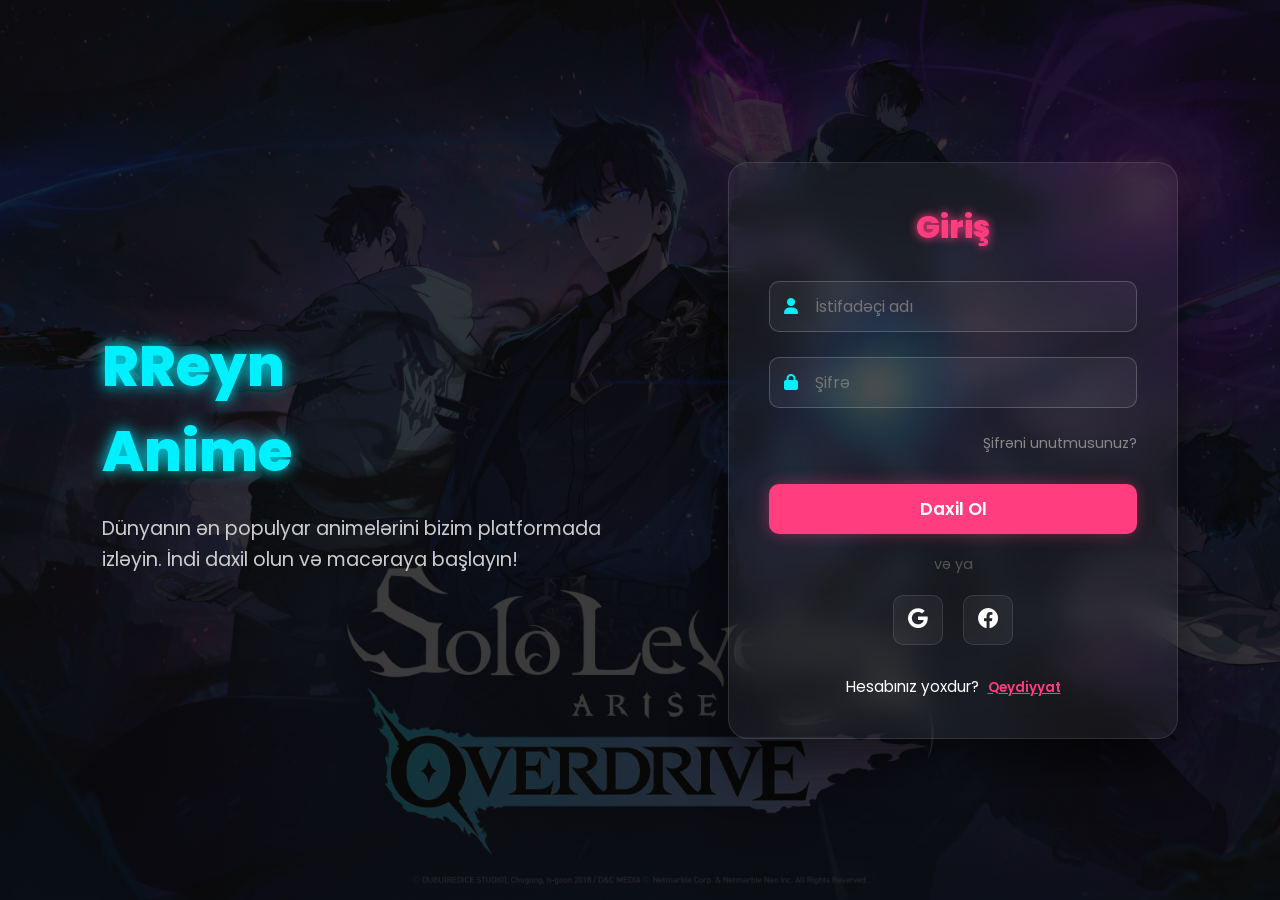
==== index.html @ 5582f70b "Add files via upload" ====
<!DOCTYPE html>
<html lang="en">
<head>
    <meta charset="UTF-8">
    <meta name="viewport" content="width=device-width, initial-scale=1.0">
    <title>Kazmzade Anime | Giriş</title>
    <link href="https://fonts.googleapis.com/css2?family=Poppins:wght@300;400;600;800&display=swap" rel="stylesheet">
    <link rel="stylesheet" href="https://cdnjs.cloudflare.com/ajax/libs/font-awesome/6.0.0/css/all.min.css">
    
    <style>
        :root {
            --bg-dark: #0a0a0a;
            --neon-pink: #ff3d7f;
            --neon-blue: #00f0ff;
            --glass-bg: rgba(255, 255, 255, 0.05);
            --transition: 0.4s ease;
        }

        * {
            margin: 0;
            padding: 0;
            box-sizing: border-box;
            font-family: 'Poppins', sans-serif;
        }

        body {
            background: linear-gradient(rgba(10, 10, 10, 0.8), rgba(10, 10, 10, 0.8)), 
                        url(Photos/solo-leveling-arise-7680x4320-24734.jpg); /* Anime fonu */
            background-position: center;
            background-size: cover;
            background-attachment: fixed;
            min-height: 100vh;
            display: flex;
            align-items: center;
            justify-content: center;
            color: white;
        }

        .main-seyfe {
            display: flex;
            align-items: center;
            justify-content: space-around;
            width: 90%;
            max-width: 1200px;
            gap: 50px;
        }

        /* Sol tərəf: Xoş gəlmisiniz mətni */
        .xosgel {
            flex: 1;
            max-width: 500px;
        }

        .xosgel h1 {
            font-size: 3.5rem;
            color: var(--neon-blue);
            text-shadow: 0 0 15px var(--neon-blue);
            margin-bottom: 20px;
            font-weight: 800;
        }

        .xosgel p {
            font-size: 1.2rem;
            line-height: 1.6;
            color: #ccc;
        }

        /* Container: Şüşə effekti (Glassmorphism) */
        .container {
            flex: 1;
            background: var(--glass-bg);
            backdrop-filter: blur(15px);
            padding: 40px;
            border-radius: 20px;
            border: 1px solid rgba(255, 255, 255, 0.1);
            box-shadow: 0 25px 50px rgba(0, 0, 0, 0.5);
            max-width: 450px;
            animation: fadeIn 0.8s ease;
        }

        @keyframes fadeIn {
            from { opacity: 0; transform: translateY(20px); }
            to { opacity: 1; transform: translateY(0); }
        }

        .from-title {
            font-size: 2rem;
            font-weight: 800;
            text-align: center;
            margin-bottom: 30px;
            color: var(--neon-pink);
            text-shadow: 0 0 10px var(--neon-pink);
        }

        /* Giriş sahələri */
        .input-group {
            margin-bottom: 25px;
            position: relative;
        }

        .input-group i {
            position: absolute;
            left: 15px;
            top: 50%;
            transform: translateY(-50%);
            color: var(--neon-blue);
        }

        input {
            width: 100%;
            background: rgba(255, 255, 255, 0.05);
            border: 1px solid rgba(255, 255, 255, 0.2);
            padding: 12px 15px 12px 45px;
            border-radius: 10px;
            color: white;
            font-size: 1rem;
            outline: none;
            transition: var(--transition);
        }

        input:focus {
            border-color: var(--neon-blue);
            box-shadow: 0 0 10px rgba(0, 240, 255, 0.3);
            background: rgba(255, 255, 255, 0.1);
        }

        /* Button */
        .btn {
            width: 100%;
            padding: 12px;
            border-radius: 10px;
            border: none;
            background: var(--neon-pink);
            color: white;
            font-size: 1.1rem;
            font-weight: 600;
            cursor: pointer;
            transition: var(--transition);
            box-shadow: 0 0 15px rgba(255, 61, 127, 0.4);
            margin-top: 10px;
        }

        .btn:hover {
            transform: scale(1.02);
            box-shadow: 0 0 25px var(--neon-pink);
            background: #ff1e6b;
        }

        .recover {
            text-align: right;
            margin-bottom: 20px;
            font-size: 0.9rem;
        }

        .recover a {
            color: #888;
            text-decoration: none;
        }

        .recover a:hover { color: var(--neon-blue); }

        .or {
            text-align: center;
            margin: 20px 0;
            color: #555;
            font-size: 0.9rem;
        }

        .icons {
            display: flex;
            justify-content: center;
            gap: 20px;
        }

        .icons i {
            width: 50px;
            height: 50px;
            display: flex;
            align-items: center;
            justify-content: center;
            border-radius: 10px;
            border: 1px solid rgba(255, 255, 255, 0.1);
            background: var(--glass-bg);
            cursor: pointer;
            font-size: 1.3rem;
            transition: var(--transition);
        }

        .icons i:hover {
            color: var(--neon-blue);
            border-color: var(--neon-blue);
            transform: translateY(-3px);
        }

        .links {
            text-align: center;
            margin-top: 30px;
            font-size: 0.95rem;
        }

        .links button {
            background: none;
            border: none;
            color: var(--neon-pink);
            font-weight: 600;
            cursor: pointer;
            margin-left: 5px;
            text-decoration: underline;
        }

        /* Mobil Versiya */
        @media (max-width: 768px) {
            .main-seyfe {
                flex-direction: column;
                text-align: center;
                padding-top: 50px;
            }
            .xosgel h1 { font-size: 2.5rem; }
            .container { width: 100%; }
        }
    </style>
</head>
<body>

    <div class="main-seyfe">
        <div class="xosgel">
            <h1>RReyn<br>Anime</h1>
            <p>Dünyanın ən populyar animelərini bizim platformada izləyin. İndi daxil olun və macəraya başlayın!</p>
        </div>

        <div class="container" id="signIn">
            <h1 class="from-title">Giriş</h1>
            <form method="post" action="login.php">
                <div class="input-group">
                    <i class="fas fa-user"></i>
                    <input type="text" name="Username" placeholder="İstifadəçi adı" required>
                </div>
                <div class="input-group">
                    <i class="fas fa-lock"></i>
                    <input type="password" name="password" placeholder="Şifrə" required>
                </div>
                <p class="recover">
                    <a href="#">Şifrəni unutmusunuz?</a>
                </p>
                <input type="submit" class="btn" value="Daxil Ol" name="signin">
            </form>
            <p class="or">və ya</p>
            <div class="icons">
                <i class="fab fa-google"></i>
                <i class="fab fa-facebook"></i>
            </div>
            <div class="links">
                <p>Hesabınız yoxdur? <button id="signUpButton">Qeydiyyat</button></p>
            </div>
        </div>

        <div class="container" id="signUp" style="display: none;">
            <h1 class="from-title">Qeydiyyat</h1>
            <form id="regForm" method="post" action="register.php">
                <div class="input-group">
                    <i class="fas fa-user"></i>
                    <input type="text" name="Username" placeholder="İstifadəçi adı" required>
                </div>
                <div class="input-group">
                    <i class="fas fa-envelope"></i>
                    <input type="email" name="email" id="email" placeholder="E-mail" required>
                </div>
                <div class="input-group">
                    <i class="fas fa-lock"></i>
                    <input type="password" name="password" placeholder="Şifrə" required>
                </div>
                <input type="submit" class="btn" value="Qeydiyyatdan Keç" name="signup">
            </form>
            <div class="links">
                <p>Artıq hesabınız var? <button id="signInButton">Daxil olun</button></p>
            </div>
        </div>
    </div>

    <script>
        // Formlar arası keçid
        const signUpButton = document.getElementById('signUpButton');
        const signInButton = document.getElementById('signInButton');
        const signInForm = document.getElementById('signIn');
        const signUpForm = document.getElementById('signUp');

        signUpButton.addEventListener('click', () => {
            signInForm.style.display = "none";
            signUpForm.style.display = "block";
        });

        signInButton.addEventListener('click', () => {
            signInForm.style.display = "block";
            signUpForm.style.display = "none";
        });

        // Email Validasiyası
        const regForm = document.getElementById('regForm');
        regForm.addEventListener('submit', function(event) {
            const emailInput = document.getElementById('email');
            if (!emailInput.value.endsWith('@gmail.com')) {
                event.preventDefault();
                alert("Xəta: Yalnız @gmail.com ünvanları qəbul edilir!");
                emailInput.style.borderColor = "var(--neon-pink)";
            }
        });
    </script>
</body>
</html>
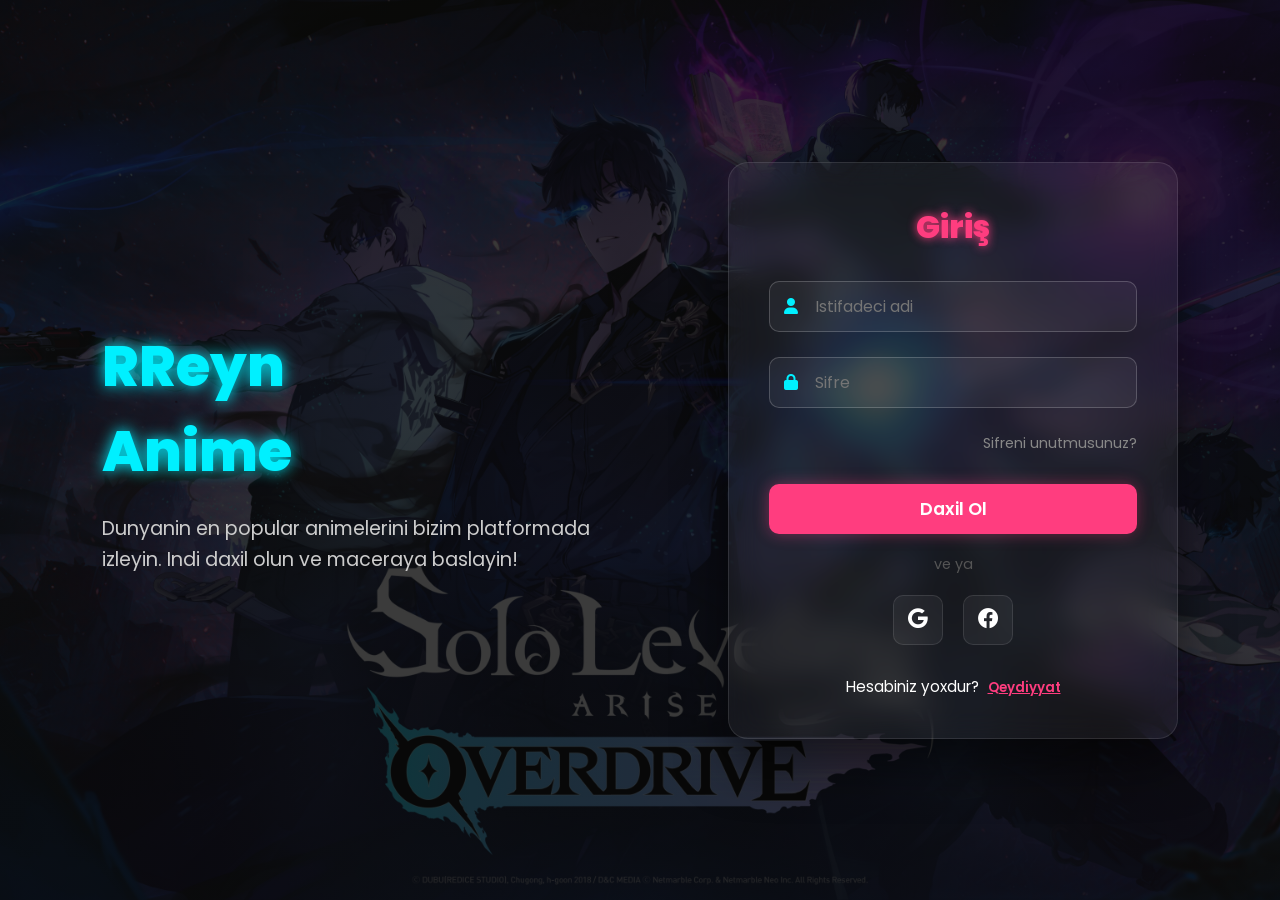
==== commit 05e34264: "Update index.html" ====
--- a/index.html
+++ b/index.html
@@ -2,12 +2,20 @@
 <html lang="en">
 <head>
     <meta charset="UTF-8">
+    <!-- Responsivlik ucun viewport -->
     <meta name="viewport" content="width=device-width, initial-scale=1.0">
+
+    <!-- Sehifenin basligi -->
     <title>Kazmzade Anime | Giriş</title>
+
+    <!-- Google font -->
     <link href="https://fonts.googleapis.com/css2?family=Poppins:wght@300;400;600;800&display=swap" rel="stylesheet">
+
+    <!-- Iconlar ucun font-awesome -->
     <link rel="stylesheet" href="https://cdnjs.cloudflare.com/ajax/libs/font-awesome/6.0.0/css/all.min.css">
     
     <style>
+        /* Root deyiskenler (colorlar vs) */
         :root {
             --bg-dark: #0a0a0a;
             --neon-pink: #ff3d7f;
@@ -16,6 +24,7 @@
             --transition: 0.4s ease;
         }
 
+        /* Default reset */
         * {
             margin: 0;
             padding: 0;
@@ -23,12 +32,16 @@
             font-family: 'Poppins', sans-serif;
         }
 
+        /* Body dizayn */
         body {
+            /* Arxa fon + overlay */
             background: linear-gradient(rgba(10, 10, 10, 0.8), rgba(10, 10, 10, 0.8)), 
-                        url(Photos/solo-leveling-arise-7680x4320-24734.jpg); /* Anime fonu */
+                        url(Photos/solo-leveling-arise-7680x4320-24734.jpg);
             background-position: center;
             background-size: cover;
             background-attachment: fixed;
+
+            /* Ortaya duzmek ucun */
             min-height: 100vh;
             display: flex;
             align-items: center;
@@ -36,6 +49,7 @@
             color: white;
         }
 
+        /* Umumi layout */
         .main-seyfe {
             display: flex;
             align-items: center;
@@ -45,12 +59,13 @@
             gap: 50px;
         }
 
-        /* Sol tərəf: Xoş gəlmisiniz mətni */
+        /* Sol hisse (text) */
         .xosgel {
             flex: 1;
             max-width: 500px;
         }
 
+        /* Basliq */
         .xosgel h1 {
             font-size: 3.5rem;
             color: var(--neon-blue);
@@ -59,30 +74,35 @@
             font-weight: 800;
         }
 
+        /* Paragraph */
         .xosgel p {
             font-size: 1.2rem;
             line-height: 1.6;
             color: #ccc;
         }
 
-        /* Container: Şüşə effekti (Glassmorphism) */
+        /* Login/Register container */
         .container {
             flex: 1;
             background: var(--glass-bg);
-            backdrop-filter: blur(15px);
+            backdrop-filter: blur(15px); /* glass effect */
             padding: 40px;
             border-radius: 20px;
             border: 1px solid rgba(255, 255, 255, 0.1);
             box-shadow: 0 25px 50px rgba(0, 0, 0, 0.5);
             max-width: 450px;
+
+            /* animasiya */
             animation: fadeIn 0.8s ease;
         }
 
+        /* Fade animasiya */
         @keyframes fadeIn {
             from { opacity: 0; transform: translateY(20px); }
             to { opacity: 1; transform: translateY(0); }
         }
 
+        /* Form basligi */
         .from-title {
             font-size: 2rem;
             font-weight: 800;
@@ -92,12 +112,13 @@
             text-shadow: 0 0 10px var(--neon-pink);
         }
 
-        /* Giriş sahələri */
+        /* Input qruplari */
         .input-group {
             margin-bottom: 25px;
             position: relative;
         }
 
+        /* Icon yerlesmesi */
         .input-group i {
             position: absolute;
             left: 15px;
@@ -106,6 +127,7 @@
             color: var(--neon-blue);
         }
 
+        /* Input sahesi */
         input {
             width: 100%;
             background: rgba(255, 255, 255, 0.05);
@@ -118,6 +140,7 @@
             transition: var(--transition);
         }
 
+        /* Input focus */
         input:focus {
             border-color: var(--neon-blue);
             box-shadow: 0 0 10px rgba(0, 240, 255, 0.3);
@@ -140,12 +163,14 @@
             margin-top: 10px;
         }
 
+        /* Hover effekti */
         .btn:hover {
             transform: scale(1.02);
             box-shadow: 0 0 25px var(--neon-pink);
             background: #ff1e6b;
         }
 
+        /* Sifre unutma hissesi */
         .recover {
             text-align: right;
             margin-bottom: 20px;
@@ -159,6 +184,7 @@
 
         .recover a:hover { color: var(--neon-blue); }
 
+        /* OR yazisi */
         .or {
             text-align: center;
             margin: 20px 0;
@@ -166,6 +192,7 @@
             font-size: 0.9rem;
         }
 
+        /* Social iconlar */
         .icons {
             display: flex;
             justify-content: center;
@@ -192,6 +219,7 @@
             transform: translateY(-3px);
         }
 
+        /* Alt linkler */
         .links {
             text-align: center;
             margin-top: 30px;
@@ -208,7 +236,7 @@
             text-decoration: underline;
         }
 
-        /* Mobil Versiya */
+        /* Mobil responsive */
         @media (max-width: 768px) {
             .main-seyfe {
                 flex-direction: column;
@@ -222,88 +250,113 @@
 </head>
 <body>
 
+    <!-- Umumi layout -->
     <div class="main-seyfe">
+
+        <!-- Sol hisse (welcome text) -->
         <div class="xosgel">
             <h1>RReyn<br>Anime</h1>
-            <p>Dünyanın ən populyar animelərini bizim platformada izləyin. İndi daxil olun və macəraya başlayın!</p>
+            <p>Dunyanin en popular animelerini bizim platformada izleyin. Indi daxil olun ve maceraya baslayin!</p>
         </div>
 
+        <!-- Login form -->
         <div class="container" id="signIn">
             <h1 class="from-title">Giriş</h1>
+
+            <!-- Login form POST ile login.php-e gedir -->
             <form method="post" action="login.php">
                 <div class="input-group">
                     <i class="fas fa-user"></i>
-                    <input type="text" name="Username" placeholder="İstifadəçi adı" required>
-                </div>
+                    <input type="text" name="Username" placeholder="Istifadeci adi" required>
+                </div>
+
                 <div class="input-group">
                     <i class="fas fa-lock"></i>
-                    <input type="password" name="password" placeholder="Şifrə" required>
-                </div>
+                    <input type="password" name="password" placeholder="Sifre" required>
+                </div>
+
                 <p class="recover">
-                    <a href="#">Şifrəni unutmusunuz?</a>
+                    <a href="#">Sifreni unutmusunuz?</a>
                 </p>
+
                 <input type="submit" class="btn" value="Daxil Ol" name="signin">
             </form>
-            <p class="or">və ya</p>
+
+            <p class="or">ve ya</p>
+
+            <!-- Social iconlar -->
             <div class="icons">
                 <i class="fab fa-google"></i>
                 <i class="fab fa-facebook"></i>
             </div>
+
+            <!-- Qeydiyyata kecid -->
             <div class="links">
-                <p>Hesabınız yoxdur? <button id="signUpButton">Qeydiyyat</button></p>
+                <p>Hesabiniz yoxdur? <button id="signUpButton">Qeydiyyat</button></p>
             </div>
         </div>
 
+        <!-- Register form -->
         <div class="container" id="signUp" style="display: none;">
             <h1 class="from-title">Qeydiyyat</h1>
+
+            <!-- Register form -->
             <form id="regForm" method="post" action="register.php">
                 <div class="input-group">
                     <i class="fas fa-user"></i>
-                    <input type="text" name="Username" placeholder="İstifadəçi adı" required>
-                </div>
+                    <input type="text" name="Username" placeholder="Istifadeci adi" required>
+                </div>
+
                 <div class="input-group">
                     <i class="fas fa-envelope"></i>
                     <input type="email" name="email" id="email" placeholder="E-mail" required>
                 </div>
+
                 <div class="input-group">
                     <i class="fas fa-lock"></i>
-                    <input type="password" name="password" placeholder="Şifrə" required>
-                </div>
+                    <input type="password" name="password" placeholder="Sifre" required>
+                </div>
+
                 <input type="submit" class="btn" value="Qeydiyyatdan Keç" name="signup">
             </form>
+
+            <!-- Login-e geri kecid -->
             <div class="links">
-                <p>Artıq hesabınız var? <button id="signInButton">Daxil olun</button></p>
+                <p>Artıq hesabiniz var? <button id="signInButton">Daxil olun</button></p>
             </div>
         </div>
     </div>
 
     <script>
-        // Formlar arası keçid
+        // Formlar arasi kecid
         const signUpButton = document.getElementById('signUpButton');
         const signInButton = document.getElementById('signInButton');
         const signInForm = document.getElementById('signIn');
         const signUpForm = document.getElementById('signUp');
 
+        // Qeydiyyata kec
         signUpButton.addEventListener('click', () => {
             signInForm.style.display = "none";
             signUpForm.style.display = "block";
         });
 
+        // Login-e geri qayit
         signInButton.addEventListener('click', () => {
             signInForm.style.display = "block";
             signUpForm.style.display = "none";
         });
 
-        // Email Validasiyası
+        // Email yoxlama (@gmail.com olmalidir)
         const regForm = document.getElementById('regForm');
         regForm.addEventListener('submit', function(event) {
             const emailInput = document.getElementById('email');
+
             if (!emailInput.value.endsWith('@gmail.com')) {
-                event.preventDefault();
-                alert("Xəta: Yalnız @gmail.com ünvanları qəbul edilir!");
+                event.preventDefault(); // formu gonderme
+                alert("Xeta: Yalniz @gmail.com qebul olunur!");
                 emailInput.style.borderColor = "var(--neon-pink)";
             }
         });
     </script>
 </body>
-</html>+</html>
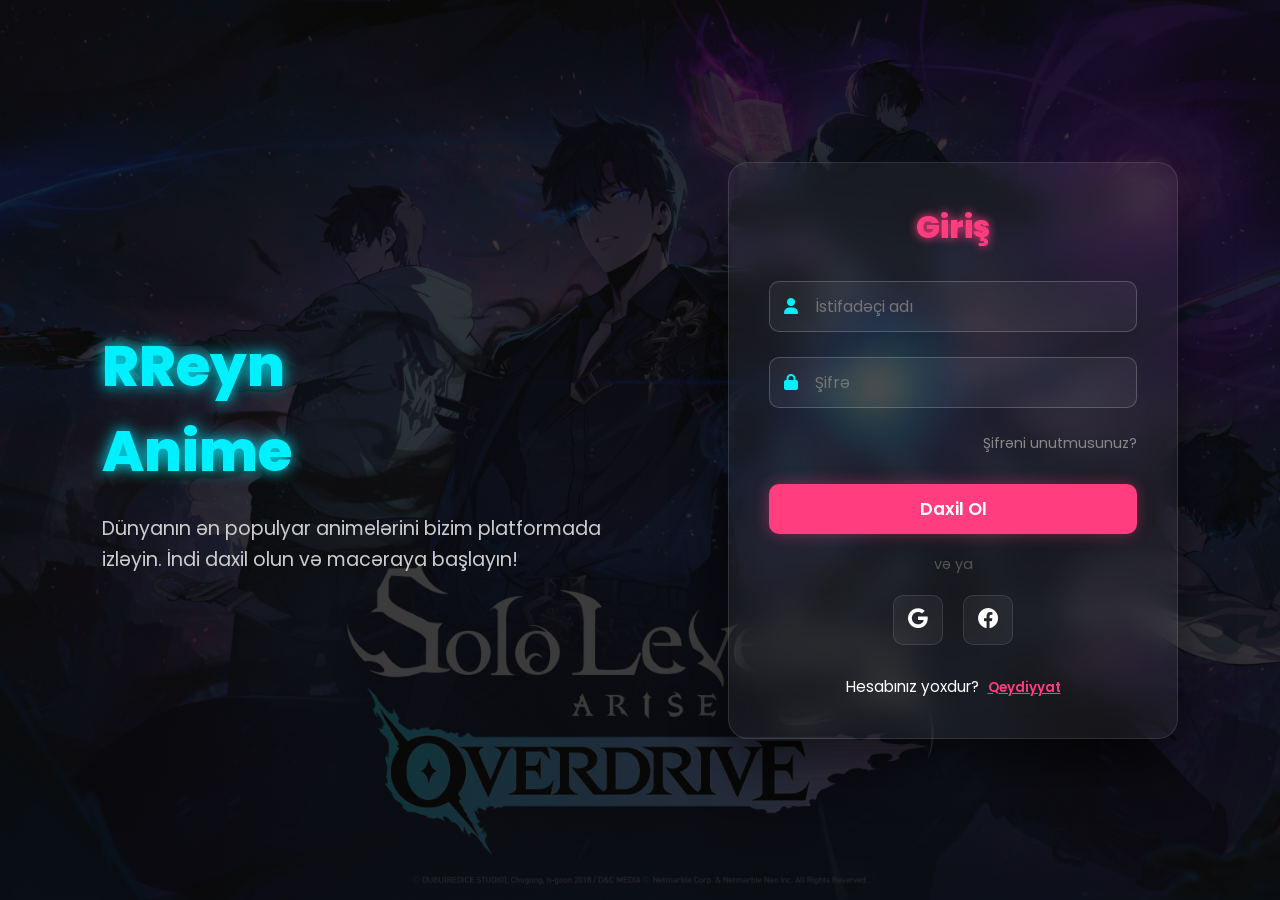
==== commit c733afc0: "Update index.html" ====
--- a/index.html
+++ b/index.html
@@ -2,20 +2,13 @@
 <html lang="en">
 <head>
     <meta charset="UTF-8">
-    <!-- Responsivlik ucun viewport -->
     <meta name="viewport" content="width=device-width, initial-scale=1.0">
-
-    <!-- Sehifenin basligi -->
     <title>Kazmzade Anime | Giriş</title>
-
-    <!-- Google font -->
     <link href="https://fonts.googleapis.com/css2?family=Poppins:wght@300;400;600;800&display=swap" rel="stylesheet">
-
-    <!-- Iconlar ucun font-awesome -->
     <link rel="stylesheet" href="https://cdnjs.cloudflare.com/ajax/libs/font-awesome/6.0.0/css/all.min.css">
+    <!-- <link rel="stylesheet" href="style.css"> -->
     
     <style>
-        /* Root deyiskenler (colorlar vs) */
         :root {
             --bg-dark: #0a0a0a;
             --neon-pink: #ff3d7f;
@@ -24,7 +17,6 @@
             --transition: 0.4s ease;
         }
 
-        /* Default reset */
         * {
             margin: 0;
             padding: 0;
@@ -32,16 +24,12 @@
             font-family: 'Poppins', sans-serif;
         }
 
-        /* Body dizayn */
         body {
-            /* Arxa fon + overlay */
             background: linear-gradient(rgba(10, 10, 10, 0.8), rgba(10, 10, 10, 0.8)), 
-                        url(Photos/solo-leveling-arise-7680x4320-24734.jpg);
+                        url(Photos/solo-leveling-arise-7680x4320-24734.jpg); /* Anime fonu */
             background-position: center;
             background-size: cover;
             background-attachment: fixed;
-
-            /* Ortaya duzmek ucun */
             min-height: 100vh;
             display: flex;
             align-items: center;
@@ -49,7 +37,6 @@
             color: white;
         }
 
-        /* Umumi layout */
         .main-seyfe {
             display: flex;
             align-items: center;
@@ -59,13 +46,12 @@
             gap: 50px;
         }
 
-        /* Sol hisse (text) */
+        /* Sol tərəf: Xoş gəlmisiniz mətni */
         .xosgel {
             flex: 1;
             max-width: 500px;
         }
 
-        /* Basliq */
         .xosgel h1 {
             font-size: 3.5rem;
             color: var(--neon-blue);
@@ -74,35 +60,30 @@
             font-weight: 800;
         }
 
-        /* Paragraph */
         .xosgel p {
             font-size: 1.2rem;
             line-height: 1.6;
             color: #ccc;
         }
 
-        /* Login/Register container */
+        /* Container: Şüşə effekti (Glassmorphism) */
         .container {
             flex: 1;
             background: var(--glass-bg);
-            backdrop-filter: blur(15px); /* glass effect */
+            backdrop-filter: blur(15px);
             padding: 40px;
             border-radius: 20px;
             border: 1px solid rgba(255, 255, 255, 0.1);
             box-shadow: 0 25px 50px rgba(0, 0, 0, 0.5);
             max-width: 450px;
-
-            /* animasiya */
             animation: fadeIn 0.8s ease;
         }
 
-        /* Fade animasiya */
         @keyframes fadeIn {
             from { opacity: 0; transform: translateY(20px); }
             to { opacity: 1; transform: translateY(0); }
         }
 
-        /* Form basligi */
         .from-title {
             font-size: 2rem;
             font-weight: 800;
@@ -112,13 +93,12 @@
             text-shadow: 0 0 10px var(--neon-pink);
         }
 
-        /* Input qruplari */
+        /* Giriş sahələri */
         .input-group {
             margin-bottom: 25px;
             position: relative;
         }
 
-        /* Icon yerlesmesi */
         .input-group i {
             position: absolute;
             left: 15px;
@@ -127,7 +107,6 @@
             color: var(--neon-blue);
         }
 
-        /* Input sahesi */
         input {
             width: 100%;
             background: rgba(255, 255, 255, 0.05);
@@ -140,7 +119,6 @@
             transition: var(--transition);
         }
 
-        /* Input focus */
         input:focus {
             border-color: var(--neon-blue);
             box-shadow: 0 0 10px rgba(0, 240, 255, 0.3);
@@ -163,14 +141,12 @@
             margin-top: 10px;
         }
 
-        /* Hover effekti */
         .btn:hover {
             transform: scale(1.02);
             box-shadow: 0 0 25px var(--neon-pink);
             background: #ff1e6b;
         }
 
-        /* Sifre unutma hissesi */
         .recover {
             text-align: right;
             margin-bottom: 20px;
@@ -184,7 +160,6 @@
 
         .recover a:hover { color: var(--neon-blue); }
 
-        /* OR yazisi */
         .or {
             text-align: center;
             margin: 20px 0;
@@ -192,7 +167,6 @@
             font-size: 0.9rem;
         }
 
-        /* Social iconlar */
         .icons {
             display: flex;
             justify-content: center;
@@ -219,7 +193,6 @@
             transform: translateY(-3px);
         }
 
-        /* Alt linkler */
         .links {
             text-align: center;
             margin-top: 30px;
@@ -236,7 +209,7 @@
             text-decoration: underline;
         }
 
-        /* Mobil responsive */
+        /* Mobil Versiya */
         @media (max-width: 768px) {
             .main-seyfe {
                 flex-direction: column;
@@ -250,110 +223,85 @@
 </head>
 <body>
 
-    <!-- Umumi layout -->
     <div class="main-seyfe">
-
-        <!-- Sol hisse (welcome text) -->
         <div class="xosgel">
             <h1>RReyn<br>Anime</h1>
-            <p>Dunyanin en popular animelerini bizim platformada izleyin. Indi daxil olun ve maceraya baslayin!</p>
+            <p>Dünyanın ən populyar animelərini bizim platformada izləyin. İndi daxil olun və macəraya başlayın!</p>
         </div>
 
-        <!-- Login form -->
         <div class="container" id="signIn">
             <h1 class="from-title">Giriş</h1>
-
-            <!-- Login form POST ile login.php-e gedir -->
             <form method="post" action="login.php">
                 <div class="input-group">
                     <i class="fas fa-user"></i>
-                    <input type="text" name="Username" placeholder="Istifadeci adi" required>
-                </div>
-
+                    <input type="text" name="Username" placeholder="İstifadəçi adı" required>
+                </div>
                 <div class="input-group">
                     <i class="fas fa-lock"></i>
-                    <input type="password" name="password" placeholder="Sifre" required>
-                </div>
-
+                    <input type="password" name="password" placeholder="Şifrə" required>
+                </div>
                 <p class="recover">
-                    <a href="#">Sifreni unutmusunuz?</a>
+                    <a href="#">Şifrəni unutmusunuz?</a>
                 </p>
-
                 <input type="submit" class="btn" value="Daxil Ol" name="signin">
             </form>
-
-            <p class="or">ve ya</p>
-
-            <!-- Social iconlar -->
+            <p class="or">və ya</p>
             <div class="icons">
                 <i class="fab fa-google"></i>
                 <i class="fab fa-facebook"></i>
             </div>
-
-            <!-- Qeydiyyata kecid -->
             <div class="links">
-                <p>Hesabiniz yoxdur? <button id="signUpButton">Qeydiyyat</button></p>
+                <p>Hesabınız yoxdur? <button id="signUpButton">Qeydiyyat</button></p>
             </div>
         </div>
 
-        <!-- Register form -->
         <div class="container" id="signUp" style="display: none;">
             <h1 class="from-title">Qeydiyyat</h1>
-
-            <!-- Register form -->
             <form id="regForm" method="post" action="register.php">
                 <div class="input-group">
                     <i class="fas fa-user"></i>
-                    <input type="text" name="Username" placeholder="Istifadeci adi" required>
-                </div>
-
+                    <input type="text" name="Username" placeholder="İstifadəçi adı" required>
+                </div>
                 <div class="input-group">
                     <i class="fas fa-envelope"></i>
                     <input type="email" name="email" id="email" placeholder="E-mail" required>
                 </div>
-
                 <div class="input-group">
                     <i class="fas fa-lock"></i>
-                    <input type="password" name="password" placeholder="Sifre" required>
-                </div>
-
+                    <input type="password" name="password" placeholder="Şifrə" required>
+                </div>
                 <input type="submit" class="btn" value="Qeydiyyatdan Keç" name="signup">
             </form>
-
-            <!-- Login-e geri kecid -->
             <div class="links">
-                <p>Artıq hesabiniz var? <button id="signInButton">Daxil olun</button></p>
+                <p>Artıq hesabınız var? <button id="signInButton">Daxil olun</button></p>
             </div>
         </div>
     </div>
-
+    <!-- <script src="script.js"></script> -->
     <script>
-        // Formlar arasi kecid
+        // Formlar arası keçid
         const signUpButton = document.getElementById('signUpButton');
         const signInButton = document.getElementById('signInButton');
         const signInForm = document.getElementById('signIn');
         const signUpForm = document.getElementById('signUp');
 
-        // Qeydiyyata kec
         signUpButton.addEventListener('click', () => {
             signInForm.style.display = "none";
             signUpForm.style.display = "block";
         });
 
-        // Login-e geri qayit
         signInButton.addEventListener('click', () => {
             signInForm.style.display = "block";
             signUpForm.style.display = "none";
         });
 
-        // Email yoxlama (@gmail.com olmalidir)
+        // Email Validasiyası
         const regForm = document.getElementById('regForm');
         regForm.addEventListener('submit', function(event) {
             const emailInput = document.getElementById('email');
-
             if (!emailInput.value.endsWith('@gmail.com')) {
-                event.preventDefault(); // formu gonderme
-                alert("Xeta: Yalniz @gmail.com qebul olunur!");
+                event.preventDefault();
+                alert("Xəta: Yalnız @gmail.com ünvanları qəbul edilir!");
                 emailInput.style.borderColor = "var(--neon-pink)";
             }
         });
--- a/style.css
+++ b/style.css
@@ -0,0 +1,210 @@
+        :root {
+            --bg-dark: #0a0a0a;
+            --neon-pink: #ff3d7f;
+            --neon-blue: #00f0ff;
+            --glass-bg: rgba(255, 255, 255, 0.05);
+            --transition: 0.4s ease;
+        }
+
+        * {
+            margin: 0;
+            padding: 0;
+            box-sizing: border-box;
+            font-family: 'Poppins', sans-serif;
+        }
+
+        body {
+            background: linear-gradient(rgba(10, 10, 10, 0.8), rgba(10, 10, 10, 0.8)), 
+                        url(Photos/solo-leveling-arise-7680x4320-24734.jpg); /* Anime fonu */
+            background-position: center;
+            background-size: cover;
+            background-attachment: fixed;
+            min-height: 100vh;
+            display: flex;
+            align-items: center;
+            justify-content: center;
+            color: white;
+        }
+
+        .main-seyfe {
+            display: flex;
+            align-items: center;
+            justify-content: space-around;
+            width: 90%;
+            max-width: 1200px;
+            gap: 50px;
+        }
+
+        /* Sol tərəf: Xoş gəlmisiniz mətni */
+        .xosgel {
+            flex: 1;
+            max-width: 500px;
+        }
+
+        .xosgel h1 {
+            font-size: 3.5rem;
+            color: var(--neon-blue);
+            text-shadow: 0 0 15px var(--neon-blue);
+            margin-bottom: 20px;
+            font-weight: 800;
+        }
+
+        .xosgel p {
+            font-size: 1.2rem;
+            line-height: 1.6;
+            color: #ccc;
+        }
+
+        /* Container: Şüşə effekti (Glassmorphism) */
+        .container {
+            flex: 1;
+            background: var(--glass-bg);
+            backdrop-filter: blur(15px);
+            padding: 40px;
+            border-radius: 20px;
+            border: 1px solid rgba(255, 255, 255, 0.1);
+            box-shadow: 0 25px 50px rgba(0, 0, 0, 0.5);
+            max-width: 450px;
+            animation: fadeIn 0.8s ease;
+        }
+
+        @keyframes fadeIn {
+            from { opacity: 0; transform: translateY(20px); }
+            to { opacity: 1; transform: translateY(0); }
+        }
+
+        .from-title {
+            font-size: 2rem;
+            font-weight: 800;
+            text-align: center;
+            margin-bottom: 30px;
+            color: var(--neon-pink);
+            text-shadow: 0 0 10px var(--neon-pink);
+        }
+
+        /* Giriş sahələri */
+        .input-group {
+            margin-bottom: 25px;
+            position: relative;
+        }
+
+        .input-group i {
+            position: absolute;
+            left: 15px;
+            top: 50%;
+            transform: translateY(-50%);
+            color: var(--neon-blue);
+        }
+
+        input {
+            width: 100%;
+            background: rgba(255, 255, 255, 0.05);
+            border: 1px solid rgba(255, 255, 255, 0.2);
+            padding: 12px 15px 12px 45px;
+            border-radius: 10px;
+            color: white;
+            font-size: 1rem;
+            outline: none;
+            transition: var(--transition);
+        }
+
+        input:focus {
+            border-color: var(--neon-blue);
+            box-shadow: 0 0 10px rgba(0, 240, 255, 0.3);
+            background: rgba(255, 255, 255, 0.1);
+        }
+
+        /* Button */
+        .btn {
+            width: 100%;
+            padding: 12px;
+            border-radius: 10px;
+            border: none;
+            background: var(--neon-pink);
+            color: white;
+            font-size: 1.1rem;
+            font-weight: 600;
+            cursor: pointer;
+            transition: var(--transition);
+            box-shadow: 0 0 15px rgba(255, 61, 127, 0.4);
+            margin-top: 10px;
+        }
+
+        .btn:hover {
+            transform: scale(1.02);
+            box-shadow: 0 0 25px var(--neon-pink);
+            background: #ff1e6b;
+        }
+
+        .recover {
+            text-align: right;
+            margin-bottom: 20px;
+            font-size: 0.9rem;
+        }
+
+        .recover a {
+            color: #888;
+            text-decoration: none;
+        }
+
+        .recover a:hover { color: var(--neon-blue); }
+
+        .or {
+            text-align: center;
+            margin: 20px 0;
+            color: #555;
+            font-size: 0.9rem;
+        }
+
+        .icons {
+            display: flex;
+            justify-content: center;
+            gap: 20px;
+        }
+
+        .icons i {
+            width: 50px;
+            height: 50px;
+            display: flex;
+            align-items: center;
+            justify-content: center;
+            border-radius: 10px;
+            border: 1px solid rgba(255, 255, 255, 0.1);
+            background: var(--glass-bg);
+            cursor: pointer;
+            font-size: 1.3rem;
+            transition: var(--transition);
+        }
+
+        .icons i:hover {
+            color: var(--neon-blue);
+            border-color: var(--neon-blue);
+            transform: translateY(-3px);
+        }
+
+        .links {
+            text-align: center;
+            margin-top: 30px;
+            font-size: 0.95rem;
+        }
+
+        .links button {
+            background: none;
+            border: none;
+            color: var(--neon-pink);
+            font-weight: 600;
+            cursor: pointer;
+            margin-left: 5px;
+            text-decoration: underline;
+        }
+
+        /* Mobil Versiya */
+        @media (max-width: 768px) {
+            .main-seyfe {
+                flex-direction: column;
+                text-align: center;
+                padding-top: 50px;
+            }
+            .xosgel h1 { font-size: 2.5rem; }
+            .container { width: 100%; }
+        }
